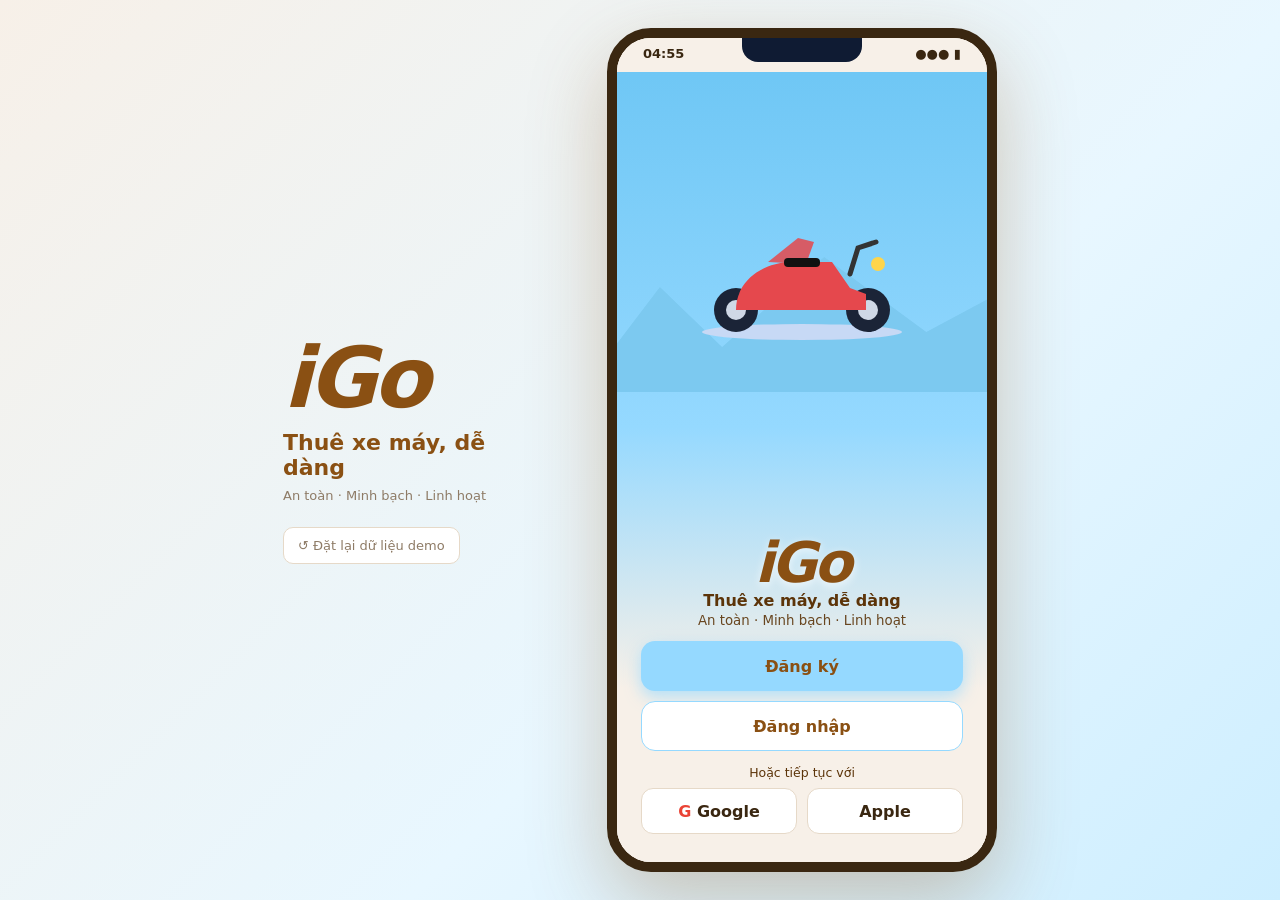
==== index.html @ c4117da3 "first commit" ====
<!doctype html>
<html lang="vi">
<head>
<meta charset="utf-8">
<meta name="viewport" content="width=device-width,initial-scale=1,viewport-fit=cover">
<meta name="theme-color" content="#95d9ff">
<title>iGo – Thuê xe máy, dễ dàng</title>
<link rel="stylesheet" href="style.css">
</head>
<body>
<div class="stage">
  <aside class="side">
    <div class="logo-big">iGo</div>
    <p>Thuê xe máy, dễ dàng<br><small>An toàn · Minh bạch · Linh hoạt</small></p>
    <button class="reset" id="reset">↺ Đặt lại dữ liệu demo</button>
  </aside>
  <div class="phone">
    <div class="notch"></div>
    <div class="statusbar"><span id="clock">9:41</span><span>●●● ▮</span></div>
    <div id="app" class="app"></div>
    <div id="toast" class="toast"></div>
    <div id="sheet" class="sheet-wrap"></div>
  </div>
</div>
<script src="data.js"></script>
<script src="app.js"></script>
<script src="screens.js"></script>
</body>
</html>
---- style.css ----
:root{--p:#95d9ff;--p2:#6cc3f2;--pl:#e8f7ff;--pl2:#cdeeff;--pt:#8a5013;--navy:#8a5013;--tx:#3a2711;--mu:#8e7b66;--ln:#e6d9c8;--ok:#22b573;--warn:#ffb400;--err:#e5484d;--bg:#f7f0e8;--r:14px}
*{box-sizing:border-box;margin:0;padding:0;-webkit-tap-highlight-color:transparent}
html,body{height:100%}
body{font-family:"Segoe UI",system-ui,-apple-system,Roboto,Arial,sans-serif;color:var(--tx);background:linear-gradient(135deg,#dbe9ff,#f3f8ff 60%,#cfe1ff);overflow:hidden}
button{font:inherit;border:0;background:none;color:inherit;cursor:pointer}
input,textarea,select{font:inherit;color:inherit;outline:0}
.stage{height:100%;display:flex;align-items:center;justify-content:center;gap:64px;padding:16px}
.side{max-width:260px;text-align:left}
.logo-big{font-size:84px;font-weight:900;font-style:italic;color:var(--p);letter-spacing:-4px;line-height:1}
.side p{margin:10px 0 22px;font-size:22px;font-weight:700;color:var(--navy)}
.side small{font-size:13px;font-weight:500;color:var(--mu)}
.reset{padding:10px 14px;border-radius:10px;background:#fff;border:1px solid var(--ln);font-size:13px;color:var(--mu)}
.phone{position:relative;width:390px;height:min(844px,calc(100vh - 32px));background:#fff;border-radius:44px;border:10px solid #0f1b33;box-shadow:0 30px 80px rgba(11,42,91,.35);overflow:hidden;contain:layout paint}
.notch{position:absolute;top:0;left:50%;width:120px;height:24px;margin-left:-60px;background:#0f1b33;border-radius:0 0 16px 16px;z-index:60}
.statusbar{position:absolute;top:0;left:0;right:0;height:34px;padding:8px 26px 0;display:flex;justify-content:space-between;font-size:13px;font-weight:600;z-index:50;pointer-events:none;color:var(--tx)}
.app{position:absolute;inset:0;overflow:hidden;background:var(--bg)}
.screen{position:absolute;inset:0;background:var(--bg);display:flex;flex-direction:column;padding-top:34px;will-change:transform;transition:transform .32s cubic-bezier(.22,.8,.3,1),opacity .32s}
.screen.enter{transform:translate3d(100%,0,0)}
.screen.leave{transform:translate3d(-28%,0,0);opacity:.6}
.screen.out{transform:translate3d(100%,0,0)}
.screen.fade{opacity:0;transition:opacity .2s}
.body{flex:1;overflow-y:auto;overflow-x:hidden;padding:4px 18px 24px;scrollbar-width:none;overscroll-behavior:contain}
.body::-webkit-scrollbar{display:none}
.body.tabpad{padding-bottom:96px}
.hdr{display:flex;align-items:center;gap:8px;padding:6px 14px 8px;min-height:48px}
.hdr h1{flex:1;font-size:18px;font-weight:700;text-align:center}
.hdr .ib{width:38px;height:38px}
.ib{display:grid;place-items:center;border-radius:50%;width:38px;height:38px;background:#fff;box-shadow:0 1px 4px rgba(11,42,91,.1);position:relative}
.ib svg{width:20px;height:20px}
.ib .dot{position:absolute;top:7px;right:8px;width:9px;height:9px;border-radius:50%;background:var(--err);border:2px solid #fff}
svg.i{width:22px;height:22px;fill:none;stroke:currentColor;stroke-width:2;stroke-linecap:round;stroke-linejoin:round;flex:none}
svg.i.f{fill:currentColor;stroke:none}
.btn{display:flex;align-items:center;justify-content:center;gap:8px;width:100%;height:50px;border-radius:14px;background:var(--p);color:#fff;font-weight:700;font-size:16px;box-shadow:0 6px 16px rgba(29,111,242,.3);transition:transform .12s}
.btn:active{transform:scale(.97)}
.btn.o{background:#fff;color:var(--p);border:1.5px solid var(--p);box-shadow:none}
.btn.g{background:var(--pl);color:var(--p);box-shadow:none}
.btn.sm{height:38px;font-size:14px;border-radius:11px;width:auto;padding:0 16px}
.btn.dis{background:#b9c8e0;box-shadow:none;pointer-events:none}
.btn.err{background:#fff;color:var(--err);border:1.5px solid #f6c5c7;box-shadow:none}
.row{display:flex;align-items:center;gap:10px}
.sp{flex:1}
.card{background:#fff;border-radius:var(--r);padding:14px;box-shadow:0 2px 10px rgba(11,42,91,.06);margin-bottom:12px}
.card.bd{box-shadow:none;border:1px solid var(--ln)}
.mu{color:var(--mu)}.sm-t{font-size:12.5px}.b{font-weight:700}.pr{color:var(--p)}.ok{color:var(--ok)}
h2.sec{font-size:16px;margin:16px 0 10px;font-weight:700;display:flex;justify-content:space-between;align-items:center}
h2.sec a{font-size:13px;color:var(--p);font-weight:600}
.field{margin-bottom:12px}
.field label{display:block;font-size:12.5px;color:var(--mu);margin-bottom:5px}
.inp{width:100%;height:48px;border:1.5px solid var(--ln);border-radius:12px;padding:0 14px;background:#fff;transition:border .15s}
.inp:focus{border-color:var(--p)}
textarea.inp{height:88px;padding:10px 14px;resize:none}
select.inp{appearance:none;background:#fff url("data:image/svg+xml,%3Csvg xmlns='http://www.w3.org/2000/svg' width='12' height='8'%3E%3Cpath d='M1 1l5 5 5-5' fill='none' stroke='%236b7a90' stroke-width='2'/%3E%3C/svg%3E") no-repeat right 14px center}
.seg{display:flex;background:var(--pl);border-radius:12px;padding:4px;margin-bottom:14px}
.seg button{flex:1;height:36px;border-radius:9px;font-weight:600;font-size:14px;color:var(--mu);transition:.2s}
.seg button.on{background:var(--p);color:#fff;box-shadow:0 3px 8px rgba(29,111,242,.3)}
.chips{display:flex;gap:8px;overflow-x:auto;scrollbar-width:none;padding-bottom:2px}
.chip{flex:none;padding:8px 14px;border-radius:20px;background:#fff;border:1px solid var(--ln);font-size:13.5px;font-weight:600;color:var(--mu)}
.chip.on{background:var(--p);border-color:var(--p);color:#fff}
.err-t{color:var(--err);font-size:12.5px;margin:-6px 0 8px}
/* welcome */
.hero{flex:1;position:relative;background:linear-gradient(180deg,#5fa3ff 0%,#9fd0ff 45%,#dff0ff 70%);display:flex;flex-direction:column;justify-content:flex-end;padding:0 24px 28px;overflow:hidden}
.hero .mt{position:absolute;bottom:34%;left:-10%;right:-10%;height:150px;background:#7bb7e8;clip-path:polygon(0 100%,18% 30%,32% 70%,55% 10%,78% 60%,100% 25%,100% 100%)}
.hero .bk{position:absolute;bottom:28%;left:50%;transform:translateX(-50%);width:260px}
.hero .lg{position:relative;text-align:center;margin-bottom:12px}
.hero .lg b{font-size:56px;font-style:italic;font-weight:900;color:#fff;letter-spacing:-3px;text-shadow:0 4px 14px rgba(11,79,209,.4)}
.hero .lg p{color:#fff;font-weight:600;margin-top:-4px}
.hero .btn{margin-bottom:10px}
.soc{display:flex;gap:10px}
.soc button{flex:1;height:46px;border-radius:12px;background:#fff;border:1px solid var(--ln);font-weight:600}
/* otp */
.otp{display:flex;gap:8px;justify-content:center;margin:22px 0}
.otp input{width:46px;height:56px;border:1.5px solid var(--ln);border-radius:12px;text-align:center;font-size:22px;font-weight:700;background:#fff}
.otp input:focus{border-color:var(--p)}
/* bike */
.bike-card{display:flex;gap:12px;background:#fff;border-radius:var(--r);padding:10px;margin-bottom:12px;box-shadow:0 2px 10px rgba(11,42,91,.06);transition:transform .15s}
.bike-card:active{transform:scale(.985)}
.bike-card .im{width:104px;height:92px;border-radius:12px;background:var(--pl);display:grid;place-items:center;overflow:hidden;flex:none}
.bike-card .im img,.bike-card .im svg{width:100%;height:100%;object-fit:cover}
.bike-card .inf{flex:1;min-width:0}
.bike-card h3{font-size:15px}
.tag{display:inline-block;padding:2px 8px;border-radius:6px;background:var(--pl);color:var(--p);font-size:11.5px;font-weight:600;margin-right:4px}
.tag.ok{background:#e0f7ec;color:var(--ok)}.tag.w{background:#fff3d1;color:#b58100}.tag.e{background:#fde4e5;color:var(--err)}
.star{color:var(--warn)}
.hbar{background:linear-gradient(135deg,var(--p),#52a0ff);color:#fff;padding:12px 18px 18px;border-radius:0 0 26px 26px;margin:0 -18px 10px}
.sbox{display:flex;align-items:center;gap:10px;background:#fff;border-radius:14px;padding:0 14px;height:48px;color:var(--mu);margin-top:10px}
.sbox input{flex:1;border:0;background:none;min-width:0}
.promo{background:var(--navy);color:#fff;border-radius:16px;padding:16px;display:flex;gap:12px;align-items:center;margin-bottom:6px;background-image:linear-gradient(120deg,#0b2a5b,#1c4fa8)}
.promo b{font-size:15px}
.cats{display:grid;grid-template-columns:repeat(4,1fr);gap:10px;margin:14px 0}
.cats button{display:flex;flex-direction:column;align-items:center;gap:6px;font-size:12px;font-weight:600}
.cats .c{width:54px;height:54px;border-radius:16px;background:#fff;display:grid;place-items:center;color:var(--p);box-shadow:0 2px 8px rgba(11,42,91,.08)}
.cats .c svg{width:26px;height:26px}
/* tab bar */
.tabs{position:absolute;left:0;right:0;bottom:0;height:78px;padding:6px 8px calc(10px + env(safe-area-inset-bottom));background:#fff;border-radius:22px 22px 0 0;box-shadow:0 -6px 20px rgba(11,42,91,.08);display:flex;z-index:20}
.tabs button{flex:1;display:flex;flex-direction:column;align-items:center;justify-content:center;gap:3px;font-size:11px;color:var(--mu);font-weight:600}
.tabs button.on{color:var(--p)}
.tabs .plus{margin-top:-26px}
.tabs .plus i{font-style:normal;width:54px;height:54px;border-radius:50%;background:var(--p);color:#fff;display:grid;place-items:center;box-shadow:0 8px 18px rgba(29,111,242,.4);border:4px solid #fff}
.tabs .plus.on{color:var(--p)}
/* detail */
.gal{height:230px;background:var(--pl);border-radius:20px;overflow:hidden;position:relative;display:grid;place-items:center;margin-bottom:12px}
.gal img,.gal>svg{width:100%;height:100%;object-fit:cover}
.gal .cnt{position:absolute;right:12px;bottom:12px;background:rgba(0,0,0,.5);color:#fff;font-size:12px;padding:3px 9px;border-radius:10px}
.spec{display:grid;grid-template-columns:1fr 1fr;gap:10px 14px}
.spec div{font-size:13px}.spec span{display:block;color:var(--mu);font-size:12px}
.opt{display:flex;align-items:center;gap:12px;background:#fff;border:1.5px solid var(--ln);border-radius:14px;padding:13px 14px;margin-bottom:10px;text-align:left;width:100%;transition:.15s}
.opt.on{border-color:var(--p);background:var(--pl)}
.opt .rd{width:22px;height:22px;border-radius:50%;border:2px solid #b9c8e0;display:grid;place-items:center;flex:none;color:#fff}
.opt.on .rd{background:var(--p);border-color:var(--p)}
.opt .rd svg{width:14px;height:14px;stroke-width:3}
.opt .ico{width:40px;height:40px;border-radius:12px;background:var(--pl);display:grid;place-items:center;color:var(--p);flex:none}
.opt.on .ico{background:#fff}
.opt .t{flex:1;min-width:0}.opt .t b{display:block;font-size:14.5px}.opt .t small{color:var(--mu);font-size:12px}
.bottom{padding:12px 18px calc(14px + env(safe-area-inset-bottom));background:#fff;box-shadow:0 -4px 16px rgba(11,42,91,.06);display:flex;gap:12px;align-items:center;flex:none}
.bottom .btn{flex:1}
/* calendar */
.cal{background:#fff;border-radius:16px;padding:12px;margin-bottom:12px}
.cal .ch{display:flex;align-items:center;justify-content:space-between;margin-bottom:8px;font-weight:700}
.cal .g{display:grid;grid-template-columns:repeat(7,1fr);gap:3px;text-align:center}
.cal .dw{font-size:11px;color:var(--mu);padding:4px 0}
.cal .d{height:38px;border-radius:50%;font-size:13px;font-weight:600;display:grid;place-items:center;transition:background .15s}
.cal .d.x{color:#c4cfdf;pointer-events:none;font-weight:500}
.cal .d.sel{background:var(--p);color:#fff}
.cal .d.rg{background:var(--pl2);border-radius:0;color:var(--p2)}
.cal .d.self{background:#d9f5e7;color:#0f7a4a}
.cal .d.del{background:#d6e6ff;color:var(--p2)}
.cal .d.off{background:#eef0f4;color:#98a3b4}
.lg2{display:flex;flex-direction:column;gap:6px;font-size:12.5px;color:var(--mu);margin:8px 0}
.lg2 i{display:inline-block;width:12px;height:12px;border-radius:50%;margin-right:8px;vertical-align:-1px}
/* timeline */
.tl{position:relative;padding-left:34px}
.tl .st{position:relative;padding-bottom:22px}
.tl .st:before{content:"";position:absolute;left:-23px;top:20px;bottom:-4px;width:2px;background:var(--ln)}
.tl .st:last-child:before{display:none}
.tl .st.done:before{background:var(--ok)}
.tl .dt{position:absolute;left:-34px;top:2px;width:22px;height:22px;border-radius:50%;background:#fff;border:2px solid var(--ln);display:grid;place-items:center;color:#fff}
.tl .st.done .dt{background:var(--ok);border-color:var(--ok)}
.tl .st.cur .dt{border-color:var(--p);background:#fff;box-shadow:0 0 0 5px var(--pl)}
.tl .dt svg{width:13px;height:13px;stroke-width:3}
.tl .st b{font-size:14.5px}.tl .st small{display:block;color:var(--mu);font-size:12px;margin-top:2px}
.tl .st.wait b{color:var(--mu);font-weight:600}
/* misc */
.sum{display:flex;justify-content:space-between;padding:6px 0;font-size:14px}
.sum.t{border-top:1px dashed var(--ln);margin-top:6px;padding-top:12px;font-weight:700;font-size:16px}
.stars{display:flex;gap:6px;justify-content:center;margin:14px 0}
.stars button{color:#d3dbe8}.stars button.on{color:var(--warn)}
.stars svg{width:38px;height:38px}
.ok-ring{width:96px;height:96px;border-radius:50%;background:#e0f7ec;display:grid;place-items:center;margin:30px auto 16px;animation:pop .5s cubic-bezier(.3,1.6,.5,1)}
.ok-ring i{width:64px;height:64px;border-radius:50%;background:var(--ok);display:grid;place-items:center;color:#fff}
.ok-ring svg{width:34px;height:34px;stroke-width:3.5}
@keyframes pop{from{transform:scale(.3);opacity:0}to{transform:scale(1);opacity:1}}
.mi{display:flex;align-items:center;gap:14px;padding:14px 4px;border-bottom:1px solid var(--ln);width:100%;text-align:left;font-size:14.5px}
.mi svg:first-child{color:var(--p)}.mi .sp{flex:1}.mi svg:last-child{color:#b0bccd;width:18px}
.sw{width:46px;height:27px;border-radius:14px;background:#cfd8e6;position:relative;transition:.2s;flex:none}
.sw:after{content:"";position:absolute;left:3px;top:3px;width:21px;height:21px;border-radius:50%;background:#fff;transition:.2s;box-shadow:0 1px 3px rgba(0,0,0,.2)}
.sw.on{background:var(--p)}.sw.on:after{left:22px}
.avatar{width:64px;height:64px;border-radius:50%;background:linear-gradient(135deg,var(--p),#7ab6ff);color:#fff;display:grid;place-items:center;font-size:26px;font-weight:700;flex:none}
.msgs{flex:1;overflow-y:auto;padding:10px 16px;display:flex;flex-direction:column;gap:8px;scrollbar-width:none}
.msg{max-width:78%;padding:10px 13px;border-radius:16px;font-size:14px;line-height:1.4;animation:pop .25s}
.msg.me{align-self:flex-end;background:var(--p);color:#fff;border-bottom-right-radius:4px}
.msg.them{align-self:flex-start;background:#fff;border-bottom-left-radius:4px;box-shadow:0 1px 4px rgba(11,42,91,.08)}
.msg small{display:block;font-size:10.5px;opacity:.65;margin-top:3px}
.cbar{display:flex;gap:8px;padding:10px 14px calc(12px + env(safe-area-inset-bottom));background:#fff;flex:none}
.cbar .inp{height:44px;border-radius:22px}
.cbar .ib{background:var(--p);color:#fff}
.faq{background:#fff;border-radius:14px;margin-bottom:10px;overflow:hidden}
.faq button{display:flex;width:100%;padding:14px;font-weight:600;font-size:14.5px;text-align:left;justify-content:space-between;align-items:center}
.faq p{max-height:0;overflow:hidden;padding:0 14px;color:var(--mu);font-size:13.5px;line-height:1.5;transition:.25s}
.faq.on p{max-height:140px;padding:0 14px 14px}
.faq.on svg{transform:rotate(90deg)}
.ntf{display:flex;gap:12px;padding:12px;background:#fff;border-radius:14px;margin-bottom:10px;align-items:flex-start}
.ntf.un{background:var(--pl)}
.ntf .ic{width:38px;height:38px;border-radius:50%;display:grid;place-items:center;background:#fff;color:var(--p);flex:none}
.up{border:2px dashed #b9cdee;border-radius:14px;height:112px;display:flex;flex-direction:column;align-items:center;justify-content:center;gap:6px;color:var(--mu);font-size:12.5px;background:#fff;position:relative;overflow:hidden;width:100%}
.up.has{border-style:solid;border-color:var(--ok)}
.up img{position:absolute;inset:0;width:100%;height:100%;object-fit:cover}
.up input{position:absolute;inset:0;opacity:0;cursor:pointer}
.chk{display:flex;align-items:center;gap:12px;padding:10px 0;font-size:14px;width:100%;text-align:left}
.chk .bx{width:22px;height:22px;border-radius:6px;border:2px solid #b9c8e0;display:grid;place-items:center;color:#fff;flex:none}
.chk.on .bx{background:var(--p);border-color:var(--p)}
.chk .bx svg{width:14px;height:14px;stroke-width:3.5}
.steps{display:flex;align-items:center;margin:4px 6px 16px}
.steps .s{display:flex;flex-direction:column;align-items:center;gap:4px;font-size:11px;color:var(--mu);flex:none;width:70px}
.steps .s i{width:24px;height:24px;border-radius:50%;background:#d3dbe8;color:#fff;font-style:normal;font-size:12px;font-weight:700;display:grid;place-items:center}
.steps .s.on i{background:var(--p)}.steps .s.on{color:var(--p);font-weight:600}
.steps .ln{flex:1;height:2px;background:#d3dbe8;margin-bottom:16px}.steps .ln.on{background:var(--p)}
.ph{display:grid;grid-template-columns:repeat(3,1fr);gap:8px}
.ph .t{aspect-ratio:1;border-radius:12px;background:var(--pl);overflow:hidden;position:relative;display:grid;place-items:center}
.ph .t img,.ph .t>svg{width:100%;height:100%;object-fit:cover}
.ph .t.add{border:2px dashed #b9cdee;background:#fff;color:var(--p)}
.ph .t input{position:absolute;inset:0;opacity:0;cursor:pointer}
.ph .t .x{position:absolute;top:4px;right:4px;width:20px;height:20px;border-radius:50%;background:rgba(0,0,0,.55);color:#fff;font-size:12px;display:grid;place-items:center}
.stat{display:grid;grid-template-columns:repeat(3,1fr);gap:10px;margin:12px 0}
.stat div{background:#fff;border-radius:14px;padding:12px 8px;text-align:center}
.stat b{display:block;font-size:19px;color:var(--p)}.stat span{font-size:11.5px;color:var(--mu)}
.stepper{display:flex;align-items:center;justify-content:center;gap:22px;margin:12px 0}
.stepper button{width:44px;height:44px;border-radius:50%;background:var(--pl);color:var(--p);font-size:24px;font-weight:700}
.stepper b{font-size:30px;color:var(--p);min-width:130px;text-align:center}
input[type=range]{width:100%;accent-color:var(--p);height:30px}
/* sheet, toast, overlay */
.toast{position:absolute;left:50%;bottom:96px;transform:translate(-50%,20px);background:#13294f;color:#fff;padding:11px 18px;border-radius:24px;font-size:13.5px;opacity:0;pointer-events:none;transition:.28s;z-index:90;max-width:84%;text-align:center}
.toast.on{opacity:1;transform:translate(-50%,0)}
.sheet-wrap{position:absolute;inset:0;z-index:80;background:rgba(10,25,55,.45);opacity:0;pointer-events:none;transition:opacity .25s;display:flex;align-items:flex-end}
.sheet-wrap.on{opacity:1;pointer-events:auto}
.sheet{width:100%;background:#fff;border-radius:24px 24px 0 0;padding:10px 18px calc(18px + env(safe-area-inset-bottom));transform:translateY(100%);transition:transform .3s cubic-bezier(.22,.8,.3,1);max-height:88%;overflow-y:auto}
.sheet-wrap.on .sheet{transform:none}
.sheet:before{content:"";display:block;width:40px;height:4px;border-radius:2px;background:#d3dbe8;margin:0 auto 12px}
.sheet h3{margin-bottom:12px}
.spin{width:44px;height:44px;border:4px solid var(--pl2);border-top-color:var(--p);border-radius:50%;animation:rot .8s linear infinite;margin:0 auto 14px}
@keyframes rot{to{transform:rotate(360deg)}}
.empty{text-align:center;color:var(--mu);padding:40px 10px;font-size:14px}
.empty svg{width:48px;height:48px;opacity:.4;margin-bottom:8px}
@media(max-width:900px){.side{display:none}}
@media(max-width:480px){.stage{padding:0}.phone{width:100vw;height:100vh;border:0;border-radius:0}.notch{display:none}}
@media(prefers-reduced-motion:reduce){*{transition:none!important;animation:none!important}}
.cal .d.both{background:linear-gradient(135deg,#d9f5e7 50%,#d6e6ff 50%);color:#0b4fd1}

.field{min-width:0}.row>.sp{min-width:0}.inp{min-width:0;max-width:100%}
select.inp{padding-right:34px;text-overflow:ellipsis}
.pnum{display:flex;align-items:center;gap:8px;justify-content:center;margin:10px 0}
.pnum .inp{text-align:center;font-size:24px;font-weight:700;color:var(--p);height:56px;width:160px;flex:none}
.pnum button{width:44px;height:44px;border-radius:50%;background:var(--pl);color:var(--p);font-size:22px;font-weight:700;flex:none}
.banner{border-radius:14px;padding:14px;background:#fde4e5;color:var(--err);margin-bottom:12px}
/* ===== Bảng màu: #95d9ff / #f7f0e8 / #8a5013 ===== */
body{background:linear-gradient(135deg,#f7f0e8,#e8f7ff 60%,#cdeeff)}
.phone{border-color:#3a2711;box-shadow:0 30px 80px rgba(138,80,19,.3)}
.logo-big{color:var(--pt)}.side p{color:var(--pt)}
.btn{color:var(--pt);box-shadow:0 6px 16px rgba(149,217,255,.7)}
.btn.o{color:var(--pt);border-color:var(--p);background:#fff}
.btn.g{background:var(--pl2);color:var(--pt)}
.btn.dis{background:#e3d8c9;color:#a89782}
.btn.err{color:var(--err)}
.pr,.cal .d.rg,.cal .d.both,.stepper b,.pnum .inp,.tag,.cats .c,.opt .ico,.ntf .ic,.mi svg:first-child,.pnum button,.stepper button,.chip.on{color:var(--pt)}
.tag.ok{color:var(--ok)}.tag.w{color:#b58100}.tag.e{color:var(--err)}
.seg button.on,.cal .d.sel,.steps .s.on i,.avatar,.sw.on,.opt.on .rd,.chk.on .bx,.tabs .plus i,.cbar .ib,.ib.on{color:var(--pt)}
.seg button.on{box-shadow:0 3px 8px rgba(149,217,255,.8)}
.chip.on{background:var(--p);border-color:var(--p)}
.chk.on .bx,.opt.on .rd{border-color:var(--p)}
.tabs button.on{color:var(--pt)}.tabs .plus i{box-shadow:0 8px 18px rgba(149,217,255,.9)}
.tabs .plus.on{color:var(--pt)}
.hbar{background:linear-gradient(135deg,#95d9ff,#b9e6ff);color:#5c3409}
.hbar .ib{color:var(--pt)}
.promo{background:linear-gradient(120deg,#8a5013,#b57a35);color:#fff}
.hero{background:linear-gradient(180deg,#6fc7f5 0%,#95d9ff 45%,#f7f0e8 78%)}
.hero .mt{background:#7cc9f0}
.hero .lg b{color:var(--pt);text-shadow:0 3px 10px rgba(255,255,255,.7)}.hero .lg p{color:#5c3409}
.hero .sm-t{color:#5c3409!important}
.otp input:focus,.inp:focus{border-color:#6cc3f2}
.otp input{color:var(--pt)}
.cal .d.sel{background:var(--p)}.cal .d.rg{background:var(--pl2)}
.up{border-color:#d9c7b0}.cal .d.off{background:#efe6da}
.tl .st.cur .dt{border-color:#6cc3f2;box-shadow:0 0 0 5px var(--pl2)}
.stat b,.tabs button.plus{color:var(--pt)}
.spin{border-top-color:#6cc3f2}
.ok-ring i svg,.ok-ring i{color:#fff}
.stars button.on{color:var(--warn)}
input[type=range],.sw{accent-color:#6cc3f2}
.sw.on{background:var(--p)}.sw.on:after{background:var(--pt)}
.bike-card h3,.cats button{color:var(--tx)}
.toast{background:#3a2711}
.msg.me{background:var(--p);color:var(--pt)}
.faq.on svg{color:var(--pt)}
.card.bd{background:#fffaf4}
.steps .s.on{color:var(--pt)}
.promo b{color:#fff}
.hero .bk{bottom:auto;top:110px}.hero .mt{bottom:auto;top:170px}
.promo[style*="fff3df"] b{color:var(--pt)}
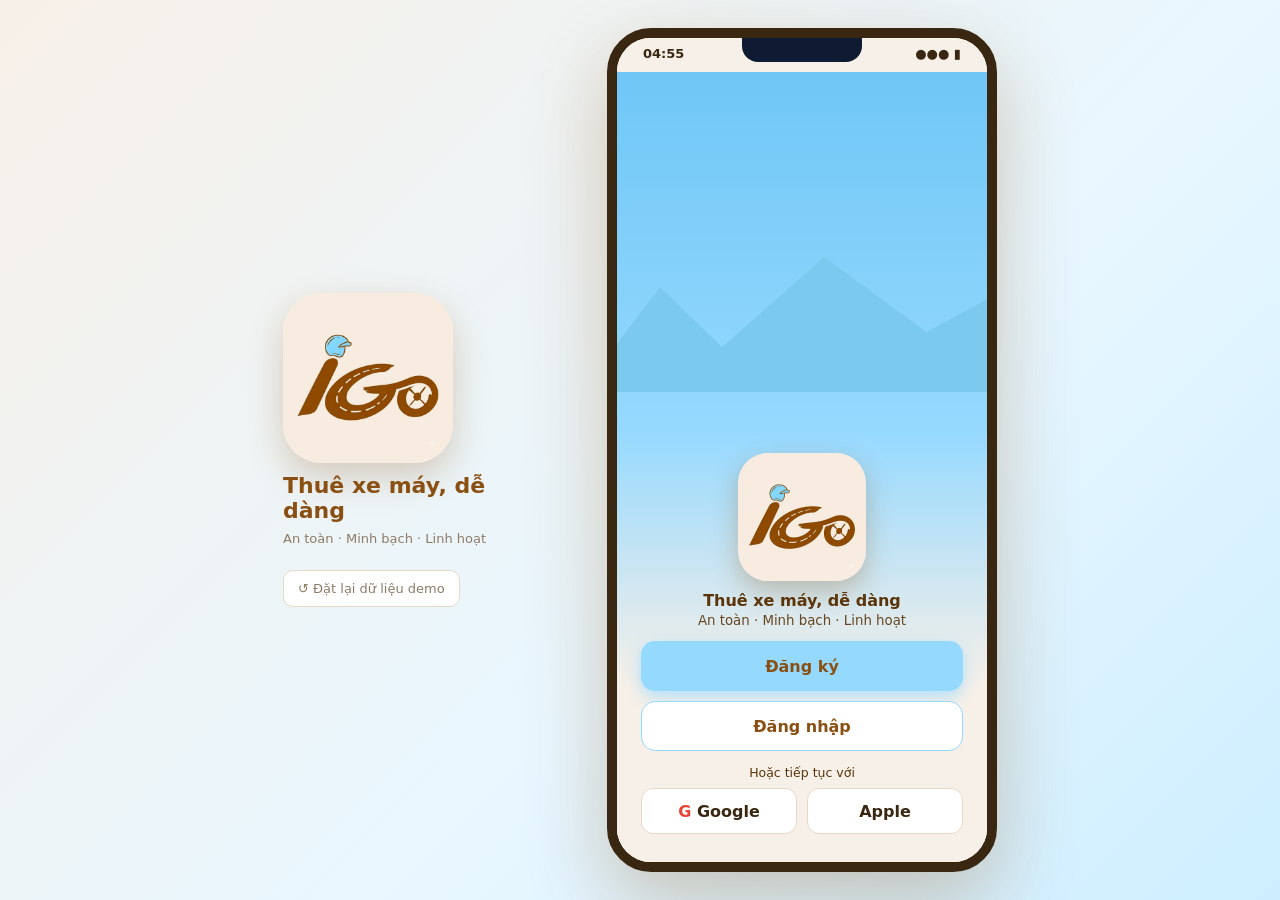
==== commit 89c862df: "sc-commit" ====
--- a/index.html
+++ b/index.html
@@ -5,12 +5,13 @@
 <meta name="viewport" content="width=device-width,initial-scale=1,viewport-fit=cover">
 <meta name="theme-color" content="#95d9ff">
 <title>iGo – Thuê xe máy, dễ dàng</title>
+<link rel="icon" href="img/favicon.png">
 <link rel="stylesheet" href="style.css">
 </head>
 <body>
 <div class="stage">
   <aside class="side">
-    <div class="logo-big">iGo</div>
+    <img class="logo-side" src="img/logo.png" alt="iGo">
     <p>Thuê xe máy, dễ dàng<br><small>An toàn · Minh bạch · Linh hoạt</small></p>
     <button class="reset" id="reset">↺ Đặt lại dữ liệu demo</button>
   </aside>
--- a/style.css
+++ b/style.css
@@ -265,3 +265,18 @@
 .promo b{color:#fff}
 .hero .bk{bottom:auto;top:110px}.hero .mt{bottom:auto;top:170px}
 .promo[style*="fff3df"] b{color:var(--pt)}
+
+.logo-side{width:170px;height:170px;border-radius:38px;box-shadow:0 14px 34px rgba(138,80,19,.25);display:block}
+.hero .lg .lgimg{width:128px;height:128px;border-radius:30px;box-shadow:0 10px 26px rgba(138,80,19,.3);display:block;margin:0 auto 10px}
+.hero .lg p{margin-top:0}
+.loc{display:flex;align-items:center;gap:14px;background:#fff;border:1px solid var(--ln);border-radius:20px;padding:14px;margin-bottom:10px}
+.loc .ti{width:44px;height:44px;border-radius:13px;display:grid;place-items:center;flex:none;background:#fdeee3;color:#e8660d}
+.loc .ti.g{background:#e4f8ef;color:#1a8a5a}
+.loc b{display:block;font-size:15px}.loc small{color:var(--mu);font-size:13px}
+.feats{display:grid;grid-template-columns:1fr 1fr;gap:10px}
+.ft{display:flex;align-items:center;gap:10px;background:#fff;border:1px solid var(--ln);border-radius:16px;padding:10px;font-size:13px;font-weight:600;line-height:1.25;text-align:left;width:100%}
+.ft .ti{width:36px;height:36px;border-radius:11px;display:grid;place-items:center;flex:none;background:#e4f8ef;color:#1a8a5a}
+.ft .ti svg{width:19px;height:19px}
+.ft.off{background:#f1ede8;color:#85786a;border-color:#ece4da}
+.ft.off .ti{background:#e2dcd4;color:#85786a}
+button.ft{cursor:pointer}
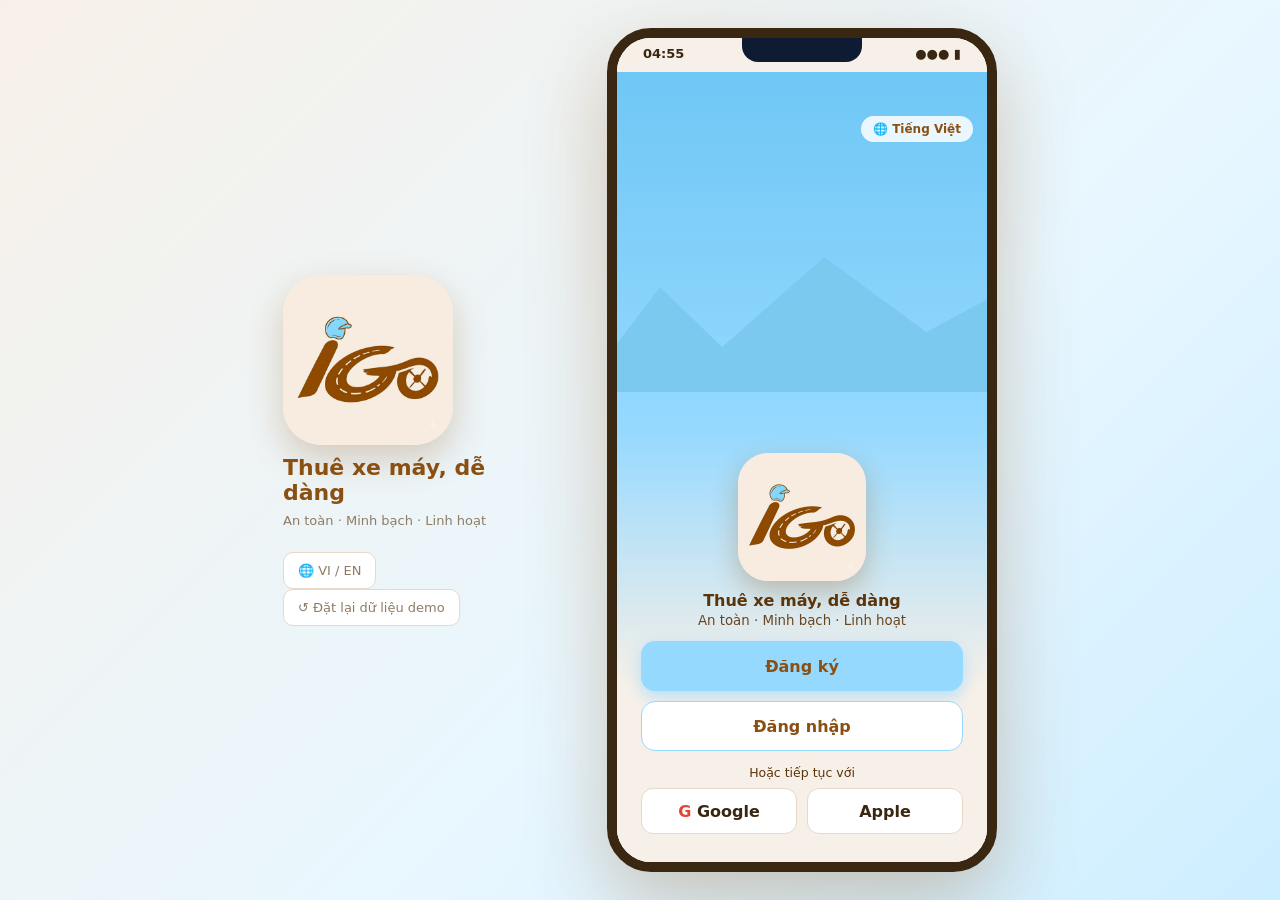
==== commit c0636648: "th-cmmit" ====
--- a/index.html
+++ b/index.html
@@ -13,7 +13,7 @@
   <aside class="side">
     <img class="logo-side" src="img/logo.png" alt="iGo">
     <p>Thuê xe máy, dễ dàng<br><small>An toàn · Minh bạch · Linh hoạt</small></p>
-    <button class="reset" id="reset">↺ Đặt lại dữ liệu demo</button>
+    <button class="reset" data-a="langtoggle" style="margin-right:8px">🌐 VI / EN</button><button class="reset" id="reset">↺ Đặt lại dữ liệu demo</button>
   </aside>
   <div class="phone">
     <div class="notch"></div>
@@ -26,5 +26,6 @@
 <script src="data.js"></script>
 <script src="app.js"></script>
 <script src="screens.js"></script>
+<script src="i18n.js"></script>
 </body>
 </html>
--- a/style.css
+++ b/style.css
@@ -280,3 +280,5 @@
 .ft.off{background:#f1ede8;color:#85786a;border-color:#ece4da}
 .ft.off .ti{background:#e2dcd4;color:#85786a}
 button.ft{cursor:pointer}
+
+.langpill{position:absolute;top:44px;right:14px;z-index:5;background:rgba(255,255,255,.85);border-radius:16px;padding:6px 12px;font-size:12px;font-weight:700;color:var(--pt)}
